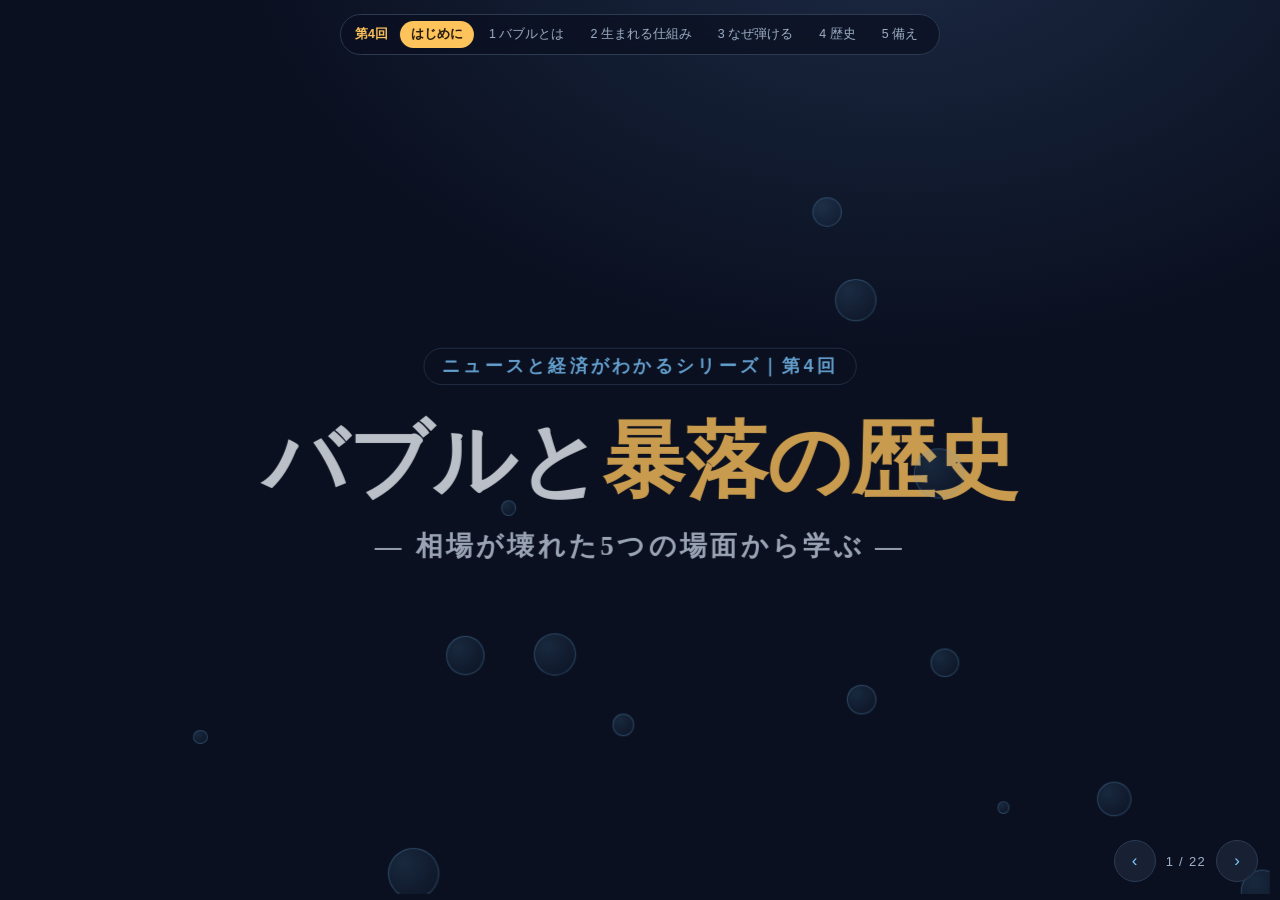
==== index.html @ 81cfa0cd "Publish September 10 seminar review edition, 22 slides" ====
<!doctype html><html lang="ja"><meta charset="utf-8"><meta name="viewport" content="width=device-width,initial-scale=1"><meta http-equiv="refresh" content="0;url=versions/2026-09-10-review-01/"><title>バブルと暴落の歴史｜確認用資料</title><p><a href="versions/2026-09-10-review-01/">9月10日 確認用資料を開く</a></p></html>
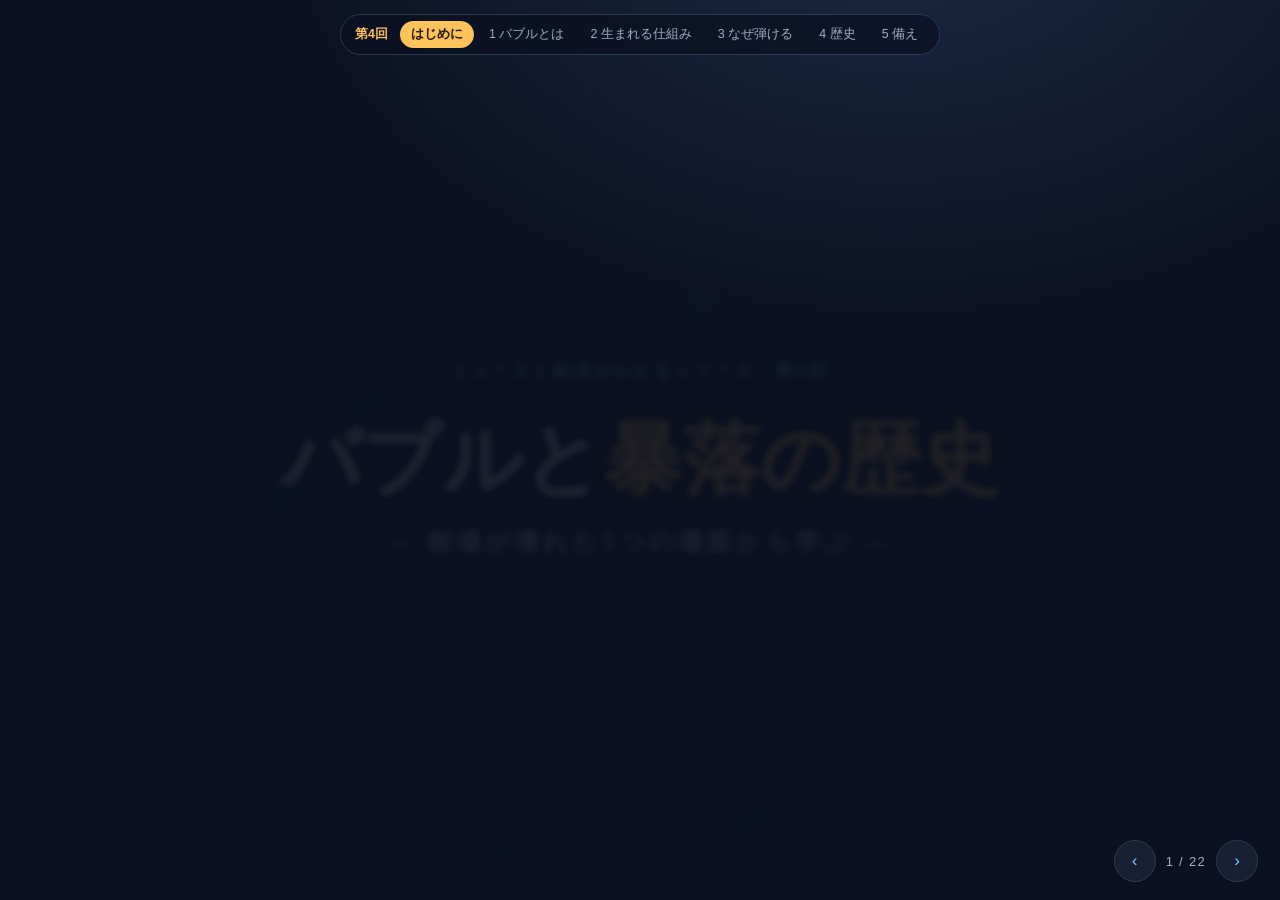
==== commit 15a6bfd1: "Publish seminar review v2 with revised historical scenes" ====
--- a/index.html
+++ b/index.html
@@ -1 +1 @@
-<!doctype html><html lang="ja"><meta charset="utf-8"><meta name="viewport" content="width=device-width,initial-scale=1"><meta http-equiv="refresh" content="0;url=versions/2026-09-10-review-01/"><title>バブルと暴落の歴史｜確認用資料</title><p><a href="versions/2026-09-10-review-01/">9月10日 確認用資料を開く</a></p></html>+<!doctype html><html lang="ja"><meta charset="utf-8"><meta name="viewport" content="width=device-width,initial-scale=1"><meta http-equiv="refresh" content="0;url=versions/2026-09-10-review-02/"><title>バブルと暴落の歴史｜確認用資料</title><p><a href="versions/2026-09-10-review-02/">9月10日 確認用資料を開く</a></p></html>
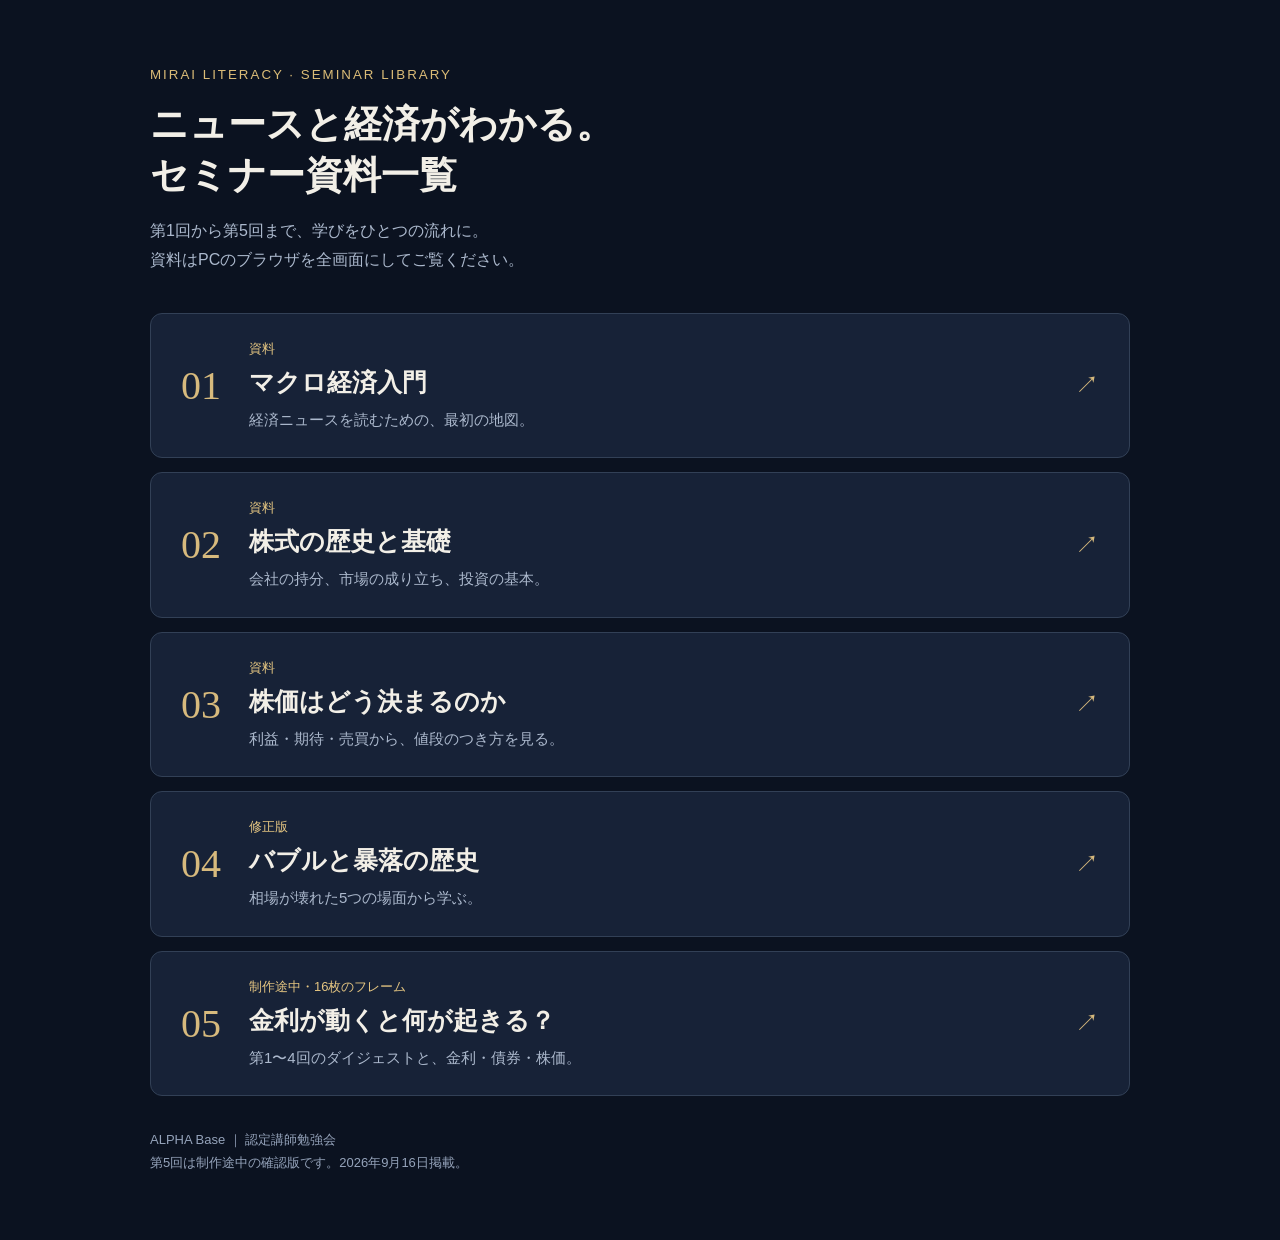
==== commit f063671a: "Publish seminar library and sessions 1-3 and draft session 5" ====
--- a/index.html
+++ b/index.html
@@ -1 +1 @@
-<!doctype html><html lang="ja"><meta charset="utf-8"><meta name="viewport" content="width=device-width,initial-scale=1"><meta http-equiv="refresh" content="0;url=versions/2026-09-10-review-02/"><title>バブルと暴落の歴史｜確認用資料</title><p><a href="versions/2026-09-10-review-02/">9月10日 確認用資料を開く</a></p></html>+<!doctype html><html lang="ja"><head><meta charset="utf-8"><meta name="viewport" content="width=device-width,initial-scale=1"><title>ミライテラシー｜セミナー資料一覧</title><style>*{box-sizing:border-box}body{margin:0;background:#0b1220;color:#f2efe7;font-family:"Hiragino Sans",sans-serif}main{max-width:1040px;margin:auto;padding:65px 30px}header{margin-bottom:38px}header small{color:#dbbc77;letter-spacing:.15em}h1{font-family:"Hiragino Mincho ProN","Yu Mincho",serif;font-size:38px;font-weight:600;margin:16px 0}header p{color:#acb9cd;line-height:1.8}a{display:flex;align-items:center;gap:28px;text-decoration:none;color:inherit;padding:25px 30px;margin:14px 0;background:#172237;border:1px solid #324056;border-radius:12px;transition:background .2s}a:hover,a:focus-visible{background:#23324b;outline:2px solid #c7ad73}a small{color:#e4c581;font-size:13px}h2{font-family:"Hiragino Mincho ProN","Yu Mincho",serif;font-size:25px;margin:8px 0;font-weight:600}a p{color:#acb9cd;font-size:15px;margin:0;line-height:1.7}.number{font-family:Georgia,serif;font-size:40px;color:#d7ba7d}.arrow{margin-left:auto;color:#d7ba7d;font-size:24px}footer{color:#95a3ba;font-size:13px;margin-top:32px;line-height:1.8}@media(max-width:600px){main{padding:30px 18px}h1{font-size:29px}a{padding:22px 17px;gap:16px}h2{font-size:21px}.number{font-size:29px}.arrow{display:none}}</style></head><body><main><header><small>MIRAI LITERACY · SEMINAR LIBRARY</small><h1>ニュースと経済がわかる。<br>セミナー資料一覧</h1><p>第1回から第5回まで、学びをひとつの流れに。<br>資料はPCのブラウザを全画面にしてご覧ください。</p></header><a href="sessions/01/"><span class="number">01</span><div><small>資料</small><h2>マクロ経済入門</h2><p>経済ニュースを読むための、最初の地図。</p></div><span class="arrow">↗</span></a><a href="sessions/02/"><span class="number">02</span><div><small>資料</small><h2>株式の歴史と基礎</h2><p>会社の持分、市場の成り立ち、投資の基本。</p></div><span class="arrow">↗</span></a><a href="sessions/03/"><span class="number">03</span><div><small>資料</small><h2>株価はどう決まるのか</h2><p>利益・期待・売買から、値段のつき方を見る。</p></div><span class="arrow">↗</span></a><a href="versions/2026-09-10-review-02/"><span class="number">04</span><div><small>修正版</small><h2>バブルと暴落の歴史</h2><p>相場が壊れた5つの場面から学ぶ。</p></div><span class="arrow">↗</span></a><a href="sessions/05/"><span class="number">05</span><div><small>制作途中・16枚のフレーム</small><h2>金利が動くと何が起きる？</h2><p>第1〜4回のダイジェストと、金利・債券・株価。</p></div><span class="arrow">↗</span></a><footer>ALPHA Base ｜ 認定講師勉強会<br>第5回は制作途中の確認版です。2026年9月16日掲載。</footer></main></body></html>
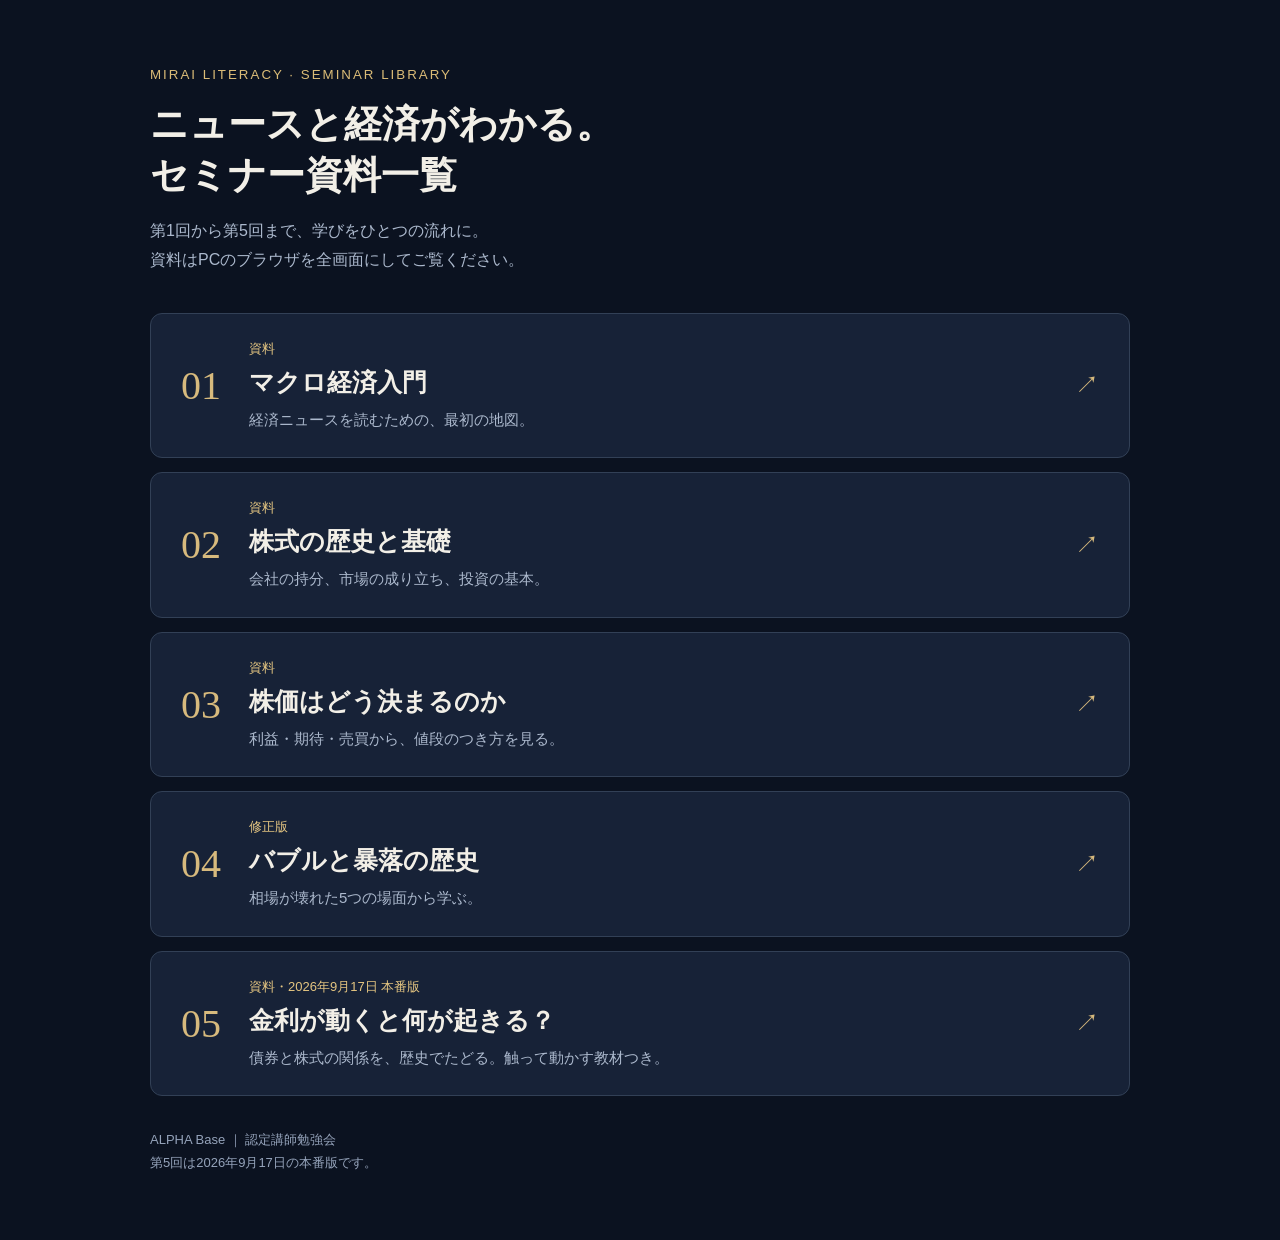
==== commit 5c1dce87: "Mark session five as the September 17 release in the index, README and handoff Co-Authored-By: Claud" ====
--- a/index.html
+++ b/index.html
@@ -1 +1 @@
-<!doctype html><html lang="ja"><head><meta charset="utf-8"><meta name="viewport" content="width=device-width,initial-scale=1"><title>ミライテラシー｜セミナー資料一覧</title><style>*{box-sizing:border-box}body{margin:0;background:#0b1220;color:#f2efe7;font-family:"Hiragino Sans",sans-serif}main{max-width:1040px;margin:auto;padding:65px 30px}header{margin-bottom:38px}header small{color:#dbbc77;letter-spacing:.15em}h1{font-family:"Hiragino Mincho ProN","Yu Mincho",serif;font-size:38px;font-weight:600;margin:16px 0}header p{color:#acb9cd;line-height:1.8}a{display:flex;align-items:center;gap:28px;text-decoration:none;color:inherit;padding:25px 30px;margin:14px 0;background:#172237;border:1px solid #324056;border-radius:12px;transition:background .2s}a:hover,a:focus-visible{background:#23324b;outline:2px solid #c7ad73}a small{color:#e4c581;font-size:13px}h2{font-family:"Hiragino Mincho ProN","Yu Mincho",serif;font-size:25px;margin:8px 0;font-weight:600}a p{color:#acb9cd;font-size:15px;margin:0;line-height:1.7}.number{font-family:Georgia,serif;font-size:40px;color:#d7ba7d}.arrow{margin-left:auto;color:#d7ba7d;font-size:24px}footer{color:#95a3ba;font-size:13px;margin-top:32px;line-height:1.8}@media(max-width:600px){main{padding:30px 18px}h1{font-size:29px}a{padding:22px 17px;gap:16px}h2{font-size:21px}.number{font-size:29px}.arrow{display:none}}</style></head><body><main><header><small>MIRAI LITERACY · SEMINAR LIBRARY</small><h1>ニュースと経済がわかる。<br>セミナー資料一覧</h1><p>第1回から第5回まで、学びをひとつの流れに。<br>資料はPCのブラウザを全画面にしてご覧ください。</p></header><a href="sessions/01/"><span class="number">01</span><div><small>資料</small><h2>マクロ経済入門</h2><p>経済ニュースを読むための、最初の地図。</p></div><span class="arrow">↗</span></a><a href="sessions/02/"><span class="number">02</span><div><small>資料</small><h2>株式の歴史と基礎</h2><p>会社の持分、市場の成り立ち、投資の基本。</p></div><span class="arrow">↗</span></a><a href="sessions/03/"><span class="number">03</span><div><small>資料</small><h2>株価はどう決まるのか</h2><p>利益・期待・売買から、値段のつき方を見る。</p></div><span class="arrow">↗</span></a><a href="versions/2026-09-10-review-02/"><span class="number">04</span><div><small>修正版</small><h2>バブルと暴落の歴史</h2><p>相場が壊れた5つの場面から学ぶ。</p></div><span class="arrow">↗</span></a><a href="sessions/05/"><span class="number">05</span><div><small>制作途中・16枚のフレーム</small><h2>金利が動くと何が起きる？</h2><p>第1〜4回のダイジェストと、金利・債券・株価。</p></div><span class="arrow">↗</span></a><footer>ALPHA Base ｜ 認定講師勉強会<br>第5回は制作途中の確認版です。2026年9月16日掲載。</footer></main></body></html>+<!doctype html><html lang="ja"><head><meta charset="utf-8"><meta name="viewport" content="width=device-width,initial-scale=1"><title>ミライテラシー｜セミナー資料一覧</title><style>*{box-sizing:border-box}body{margin:0;background:#0b1220;color:#f2efe7;font-family:"Hiragino Sans",sans-serif}main{max-width:1040px;margin:auto;padding:65px 30px}header{margin-bottom:38px}header small{color:#dbbc77;letter-spacing:.15em}h1{font-family:"Hiragino Mincho ProN","Yu Mincho",serif;font-size:38px;font-weight:600;margin:16px 0}header p{color:#acb9cd;line-height:1.8}a{display:flex;align-items:center;gap:28px;text-decoration:none;color:inherit;padding:25px 30px;margin:14px 0;background:#172237;border:1px solid #324056;border-radius:12px;transition:background .2s}a:hover,a:focus-visible{background:#23324b;outline:2px solid #c7ad73}a small{color:#e4c581;font-size:13px}h2{font-family:"Hiragino Mincho ProN","Yu Mincho",serif;font-size:25px;margin:8px 0;font-weight:600}a p{color:#acb9cd;font-size:15px;margin:0;line-height:1.7}.number{font-family:Georgia,serif;font-size:40px;color:#d7ba7d}.arrow{margin-left:auto;color:#d7ba7d;font-size:24px}footer{color:#95a3ba;font-size:13px;margin-top:32px;line-height:1.8}@media(max-width:600px){main{padding:30px 18px}h1{font-size:29px}a{padding:22px 17px;gap:16px}h2{font-size:21px}.number{font-size:29px}.arrow{display:none}}</style></head><body><main><header><small>MIRAI LITERACY · SEMINAR LIBRARY</small><h1>ニュースと経済がわかる。<br>セミナー資料一覧</h1><p>第1回から第5回まで、学びをひとつの流れに。<br>資料はPCのブラウザを全画面にしてご覧ください。</p></header><a href="sessions/01/"><span class="number">01</span><div><small>資料</small><h2>マクロ経済入門</h2><p>経済ニュースを読むための、最初の地図。</p></div><span class="arrow">↗</span></a><a href="sessions/02/"><span class="number">02</span><div><small>資料</small><h2>株式の歴史と基礎</h2><p>会社の持分、市場の成り立ち、投資の基本。</p></div><span class="arrow">↗</span></a><a href="sessions/03/"><span class="number">03</span><div><small>資料</small><h2>株価はどう決まるのか</h2><p>利益・期待・売買から、値段のつき方を見る。</p></div><span class="arrow">↗</span></a><a href="versions/2026-09-10-review-02/"><span class="number">04</span><div><small>修正版</small><h2>バブルと暴落の歴史</h2><p>相場が壊れた5つの場面から学ぶ。</p></div><span class="arrow">↗</span></a><a href="sessions/05/"><span class="number">05</span><div><small>資料・2026年9月17日 本番版</small><h2>金利が動くと何が起きる？</h2><p>債券と株式の関係を、歴史でたどる。触って動かす教材つき。</p></div><span class="arrow">↗</span></a><footer>ALPHA Base ｜ 認定講師勉強会<br>第5回は2026年9月17日の本番版です。</footer></main></body></html>
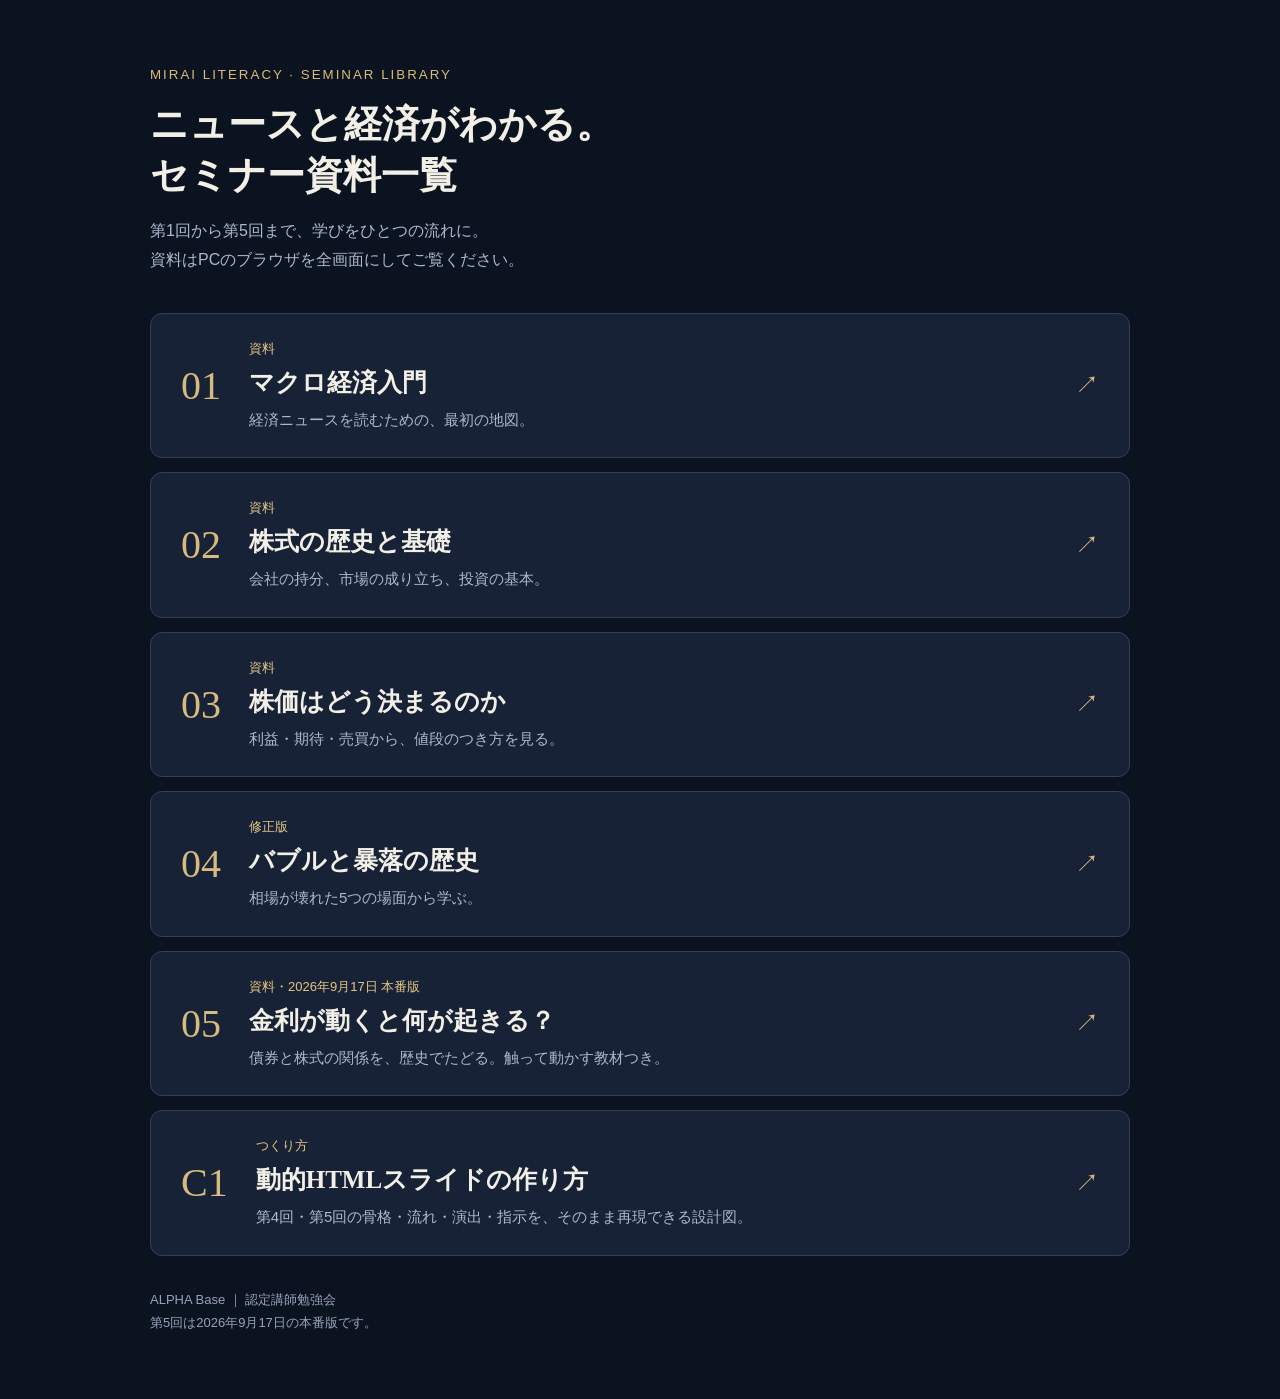
==== commit e564e165: "Add C01: how these dynamic slides are made (32 pages, assets from session five) Co-Authored-By: Clau" ====
--- a/index.html
+++ b/index.html
@@ -1 +1 @@
-<!doctype html><html lang="ja"><head><meta charset="utf-8"><meta name="viewport" content="width=device-width,initial-scale=1"><title>ミライテラシー｜セミナー資料一覧</title><style>*{box-sizing:border-box}body{margin:0;background:#0b1220;color:#f2efe7;font-family:"Hiragino Sans",sans-serif}main{max-width:1040px;margin:auto;padding:65px 30px}header{margin-bottom:38px}header small{color:#dbbc77;letter-spacing:.15em}h1{font-family:"Hiragino Mincho ProN","Yu Mincho",serif;font-size:38px;font-weight:600;margin:16px 0}header p{color:#acb9cd;line-height:1.8}a{display:flex;align-items:center;gap:28px;text-decoration:none;color:inherit;padding:25px 30px;margin:14px 0;background:#172237;border:1px solid #324056;border-radius:12px;transition:background .2s}a:hover,a:focus-visible{background:#23324b;outline:2px solid #c7ad73}a small{color:#e4c581;font-size:13px}h2{font-family:"Hiragino Mincho ProN","Yu Mincho",serif;font-size:25px;margin:8px 0;font-weight:600}a p{color:#acb9cd;font-size:15px;margin:0;line-height:1.7}.number{font-family:Georgia,serif;font-size:40px;color:#d7ba7d}.arrow{margin-left:auto;color:#d7ba7d;font-size:24px}footer{color:#95a3ba;font-size:13px;margin-top:32px;line-height:1.8}@media(max-width:600px){main{padding:30px 18px}h1{font-size:29px}a{padding:22px 17px;gap:16px}h2{font-size:21px}.number{font-size:29px}.arrow{display:none}}</style></head><body><main><header><small>MIRAI LITERACY · SEMINAR LIBRARY</small><h1>ニュースと経済がわかる。<br>セミナー資料一覧</h1><p>第1回から第5回まで、学びをひとつの流れに。<br>資料はPCのブラウザを全画面にしてご覧ください。</p></header><a href="sessions/01/"><span class="number">01</span><div><small>資料</small><h2>マクロ経済入門</h2><p>経済ニュースを読むための、最初の地図。</p></div><span class="arrow">↗</span></a><a href="sessions/02/"><span class="number">02</span><div><small>資料</small><h2>株式の歴史と基礎</h2><p>会社の持分、市場の成り立ち、投資の基本。</p></div><span class="arrow">↗</span></a><a href="sessions/03/"><span class="number">03</span><div><small>資料</small><h2>株価はどう決まるのか</h2><p>利益・期待・売買から、値段のつき方を見る。</p></div><span class="arrow">↗</span></a><a href="versions/2026-09-10-review-02/"><span class="number">04</span><div><small>修正版</small><h2>バブルと暴落の歴史</h2><p>相場が壊れた5つの場面から学ぶ。</p></div><span class="arrow">↗</span></a><a href="sessions/05/"><span class="number">05</span><div><small>資料・2026年9月17日 本番版</small><h2>金利が動くと何が起きる？</h2><p>債券と株式の関係を、歴史でたどる。触って動かす教材つき。</p></div><span class="arrow">↗</span></a><footer>ALPHA Base ｜ 認定講師勉強会<br>第5回は2026年9月17日の本番版です。</footer></main></body></html>+<!doctype html><html lang="ja"><head><meta charset="utf-8"><meta name="viewport" content="width=device-width,initial-scale=1"><title>ミライテラシー｜セミナー資料一覧</title><style>*{box-sizing:border-box}body{margin:0;background:#0b1220;color:#f2efe7;font-family:"Hiragino Sans",sans-serif}main{max-width:1040px;margin:auto;padding:65px 30px}header{margin-bottom:38px}header small{color:#dbbc77;letter-spacing:.15em}h1{font-family:"Hiragino Mincho ProN","Yu Mincho",serif;font-size:38px;font-weight:600;margin:16px 0}header p{color:#acb9cd;line-height:1.8}a{display:flex;align-items:center;gap:28px;text-decoration:none;color:inherit;padding:25px 30px;margin:14px 0;background:#172237;border:1px solid #324056;border-radius:12px;transition:background .2s}a:hover,a:focus-visible{background:#23324b;outline:2px solid #c7ad73}a small{color:#e4c581;font-size:13px}h2{font-family:"Hiragino Mincho ProN","Yu Mincho",serif;font-size:25px;margin:8px 0;font-weight:600}a p{color:#acb9cd;font-size:15px;margin:0;line-height:1.7}.number{font-family:Georgia,serif;font-size:40px;color:#d7ba7d}.arrow{margin-left:auto;color:#d7ba7d;font-size:24px}footer{color:#95a3ba;font-size:13px;margin-top:32px;line-height:1.8}@media(max-width:600px){main{padding:30px 18px}h1{font-size:29px}a{padding:22px 17px;gap:16px}h2{font-size:21px}.number{font-size:29px}.arrow{display:none}}</style></head><body><main><header><small>MIRAI LITERACY · SEMINAR LIBRARY</small><h1>ニュースと経済がわかる。<br>セミナー資料一覧</h1><p>第1回から第5回まで、学びをひとつの流れに。<br>資料はPCのブラウザを全画面にしてご覧ください。</p></header><a href="sessions/01/"><span class="number">01</span><div><small>資料</small><h2>マクロ経済入門</h2><p>経済ニュースを読むための、最初の地図。</p></div><span class="arrow">↗</span></a><a href="sessions/02/"><span class="number">02</span><div><small>資料</small><h2>株式の歴史と基礎</h2><p>会社の持分、市場の成り立ち、投資の基本。</p></div><span class="arrow">↗</span></a><a href="sessions/03/"><span class="number">03</span><div><small>資料</small><h2>株価はどう決まるのか</h2><p>利益・期待・売買から、値段のつき方を見る。</p></div><span class="arrow">↗</span></a><a href="versions/2026-09-10-review-02/"><span class="number">04</span><div><small>修正版</small><h2>バブルと暴落の歴史</h2><p>相場が壊れた5つの場面から学ぶ。</p></div><span class="arrow">↗</span></a><a href="sessions/05/"><span class="number">05</span><div><small>資料・2026年9月17日 本番版</small><h2>金利が動くと何が起きる？</h2><p>債券と株式の関係を、歴史でたどる。触って動かす教材つき。</p></div><span class="arrow">↗</span></a><a href="craft/slide-making/"><span class="number">C1</span><div><small>つくり方</small><h2>動的HTMLスライドの作り方</h2><p>第4回・第5回の骨格・流れ・演出・指示を、そのまま再現できる設計図。</p></div><span class="arrow">↗</span></a><footer>ALPHA Base ｜ 認定講師勉強会<br>第5回は2026年9月17日の本番版です。</footer></main></body></html>
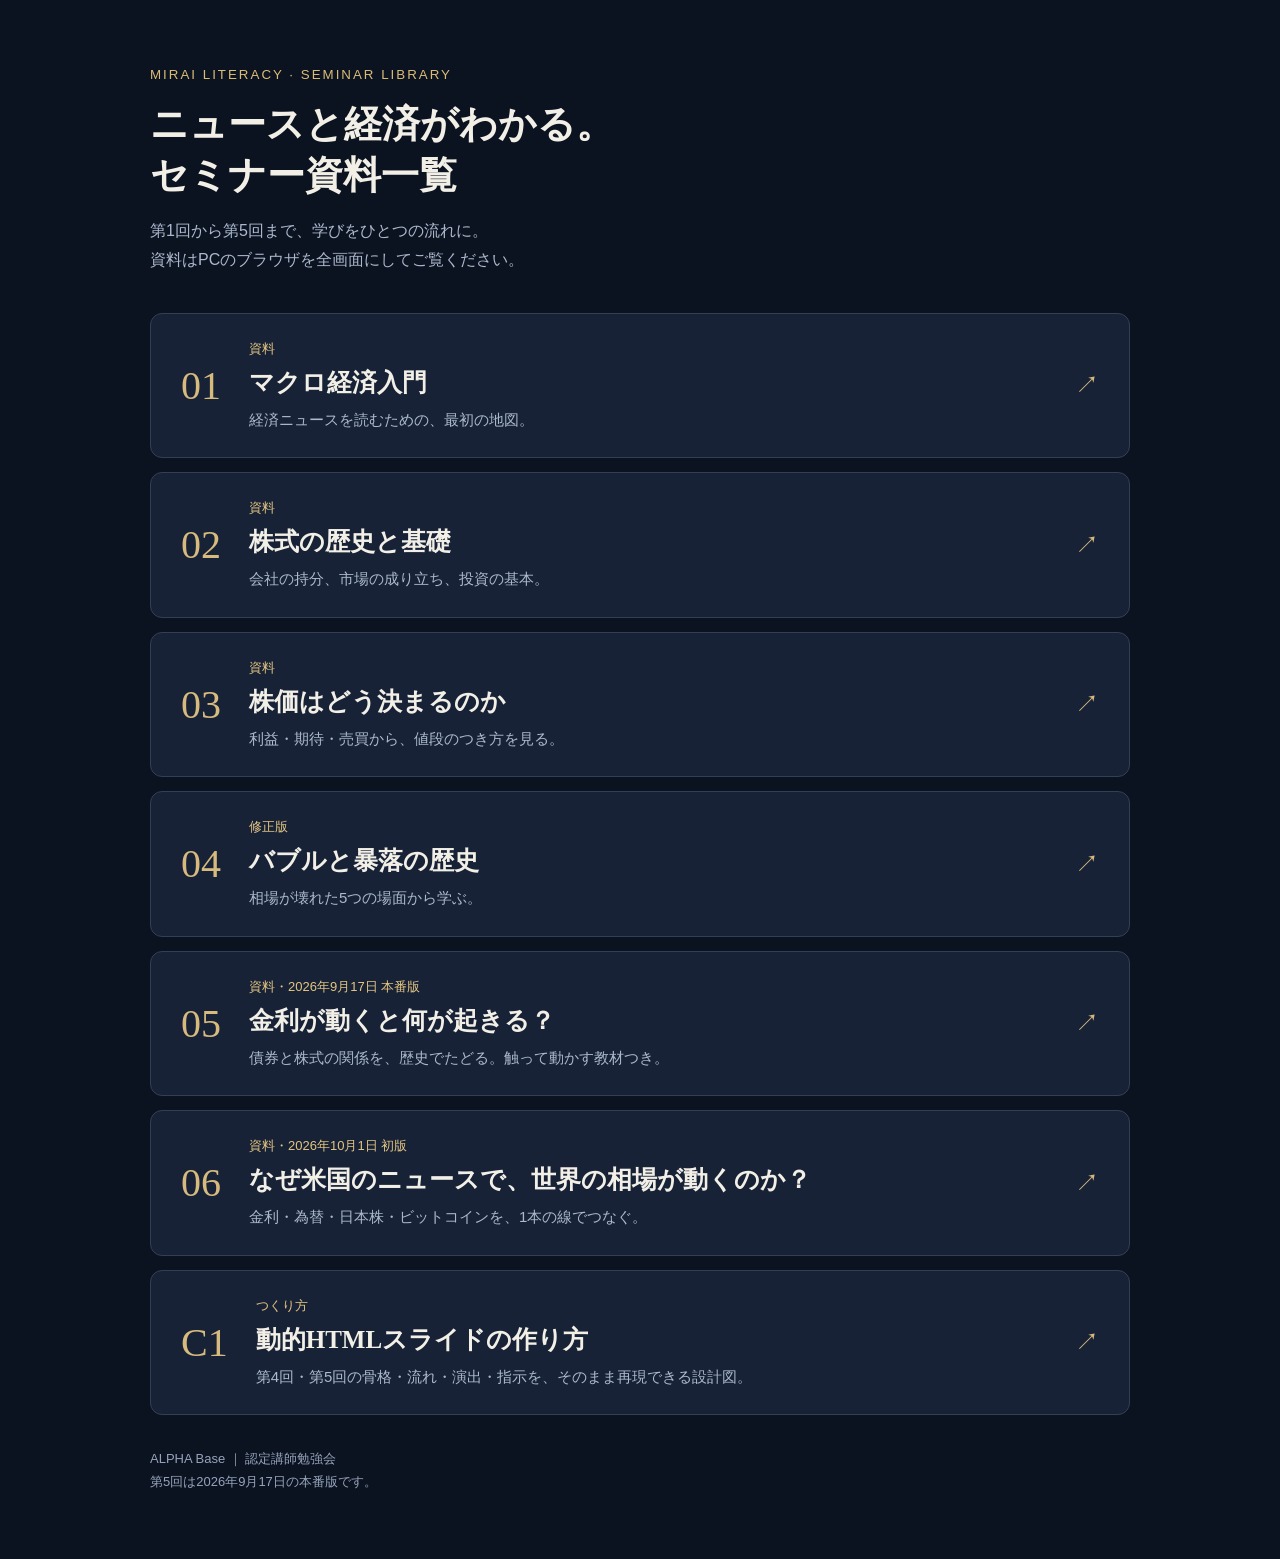
==== commit f6c91458: "第6回（10/1）初版: なぜ米国のニュースで、世界の相場が動くのか？ - 22枚。第4回・第5回の型（説明→問い→答え→決めの一枚）を踏襲 - 右矢印だけで段階表示。つながりの地図（線が伸びる）、金" ====
--- a/index.html
+++ b/index.html
@@ -1 +1 @@
-<!doctype html><html lang="ja"><head><meta charset="utf-8"><meta name="viewport" content="width=device-width,initial-scale=1"><title>ミライテラシー｜セミナー資料一覧</title><style>*{box-sizing:border-box}body{margin:0;background:#0b1220;color:#f2efe7;font-family:"Hiragino Sans",sans-serif}main{max-width:1040px;margin:auto;padding:65px 30px}header{margin-bottom:38px}header small{color:#dbbc77;letter-spacing:.15em}h1{font-family:"Hiragino Mincho ProN","Yu Mincho",serif;font-size:38px;font-weight:600;margin:16px 0}header p{color:#acb9cd;line-height:1.8}a{display:flex;align-items:center;gap:28px;text-decoration:none;color:inherit;padding:25px 30px;margin:14px 0;background:#172237;border:1px solid #324056;border-radius:12px;transition:background .2s}a:hover,a:focus-visible{background:#23324b;outline:2px solid #c7ad73}a small{color:#e4c581;font-size:13px}h2{font-family:"Hiragino Mincho ProN","Yu Mincho",serif;font-size:25px;margin:8px 0;font-weight:600}a p{color:#acb9cd;font-size:15px;margin:0;line-height:1.7}.number{font-family:Georgia,serif;font-size:40px;color:#d7ba7d}.arrow{margin-left:auto;color:#d7ba7d;font-size:24px}footer{color:#95a3ba;font-size:13px;margin-top:32px;line-height:1.8}@media(max-width:600px){main{padding:30px 18px}h1{font-size:29px}a{padding:22px 17px;gap:16px}h2{font-size:21px}.number{font-size:29px}.arrow{display:none}}</style></head><body><main><header><small>MIRAI LITERACY · SEMINAR LIBRARY</small><h1>ニュースと経済がわかる。<br>セミナー資料一覧</h1><p>第1回から第5回まで、学びをひとつの流れに。<br>資料はPCのブラウザを全画面にしてご覧ください。</p></header><a href="sessions/01/"><span class="number">01</span><div><small>資料</small><h2>マクロ経済入門</h2><p>経済ニュースを読むための、最初の地図。</p></div><span class="arrow">↗</span></a><a href="sessions/02/"><span class="number">02</span><div><small>資料</small><h2>株式の歴史と基礎</h2><p>会社の持分、市場の成り立ち、投資の基本。</p></div><span class="arrow">↗</span></a><a href="sessions/03/"><span class="number">03</span><div><small>資料</small><h2>株価はどう決まるのか</h2><p>利益・期待・売買から、値段のつき方を見る。</p></div><span class="arrow">↗</span></a><a href="versions/2026-09-10-review-02/"><span class="number">04</span><div><small>修正版</small><h2>バブルと暴落の歴史</h2><p>相場が壊れた5つの場面から学ぶ。</p></div><span class="arrow">↗</span></a><a href="sessions/05/"><span class="number">05</span><div><small>資料・2026年9月17日 本番版</small><h2>金利が動くと何が起きる？</h2><p>債券と株式の関係を、歴史でたどる。触って動かす教材つき。</p></div><span class="arrow">↗</span></a><a href="craft/slide-making/"><span class="number">C1</span><div><small>つくり方</small><h2>動的HTMLスライドの作り方</h2><p>第4回・第5回の骨格・流れ・演出・指示を、そのまま再現できる設計図。</p></div><span class="arrow">↗</span></a><footer>ALPHA Base ｜ 認定講師勉強会<br>第5回は2026年9月17日の本番版です。</footer></main></body></html>+<!doctype html><html lang="ja"><head><meta charset="utf-8"><meta name="viewport" content="width=device-width,initial-scale=1"><title>ミライテラシー｜セミナー資料一覧</title><style>*{box-sizing:border-box}body{margin:0;background:#0b1220;color:#f2efe7;font-family:"Hiragino Sans",sans-serif}main{max-width:1040px;margin:auto;padding:65px 30px}header{margin-bottom:38px}header small{color:#dbbc77;letter-spacing:.15em}h1{font-family:"Hiragino Mincho ProN","Yu Mincho",serif;font-size:38px;font-weight:600;margin:16px 0}header p{color:#acb9cd;line-height:1.8}a{display:flex;align-items:center;gap:28px;text-decoration:none;color:inherit;padding:25px 30px;margin:14px 0;background:#172237;border:1px solid #324056;border-radius:12px;transition:background .2s}a:hover,a:focus-visible{background:#23324b;outline:2px solid #c7ad73}a small{color:#e4c581;font-size:13px}h2{font-family:"Hiragino Mincho ProN","Yu Mincho",serif;font-size:25px;margin:8px 0;font-weight:600}a p{color:#acb9cd;font-size:15px;margin:0;line-height:1.7}.number{font-family:Georgia,serif;font-size:40px;color:#d7ba7d}.arrow{margin-left:auto;color:#d7ba7d;font-size:24px}footer{color:#95a3ba;font-size:13px;margin-top:32px;line-height:1.8}@media(max-width:600px){main{padding:30px 18px}h1{font-size:29px}a{padding:22px 17px;gap:16px}h2{font-size:21px}.number{font-size:29px}.arrow{display:none}}</style></head><body><main><header><small>MIRAI LITERACY · SEMINAR LIBRARY</small><h1>ニュースと経済がわかる。<br>セミナー資料一覧</h1><p>第1回から第5回まで、学びをひとつの流れに。<br>資料はPCのブラウザを全画面にしてご覧ください。</p></header><a href="sessions/01/"><span class="number">01</span><div><small>資料</small><h2>マクロ経済入門</h2><p>経済ニュースを読むための、最初の地図。</p></div><span class="arrow">↗</span></a><a href="sessions/02/"><span class="number">02</span><div><small>資料</small><h2>株式の歴史と基礎</h2><p>会社の持分、市場の成り立ち、投資の基本。</p></div><span class="arrow">↗</span></a><a href="sessions/03/"><span class="number">03</span><div><small>資料</small><h2>株価はどう決まるのか</h2><p>利益・期待・売買から、値段のつき方を見る。</p></div><span class="arrow">↗</span></a><a href="versions/2026-09-10-review-02/"><span class="number">04</span><div><small>修正版</small><h2>バブルと暴落の歴史</h2><p>相場が壊れた5つの場面から学ぶ。</p></div><span class="arrow">↗</span></a><a href="sessions/05/"><span class="number">05</span><div><small>資料・2026年9月17日 本番版</small><h2>金利が動くと何が起きる？</h2><p>債券と株式の関係を、歴史でたどる。触って動かす教材つき。</p></div><span class="arrow">↗</span></a><a href="sessions/06/"><span class="number">06</span><div><small>資料・2026年10月1日 初版</small><h2>なぜ米国のニュースで、世界の相場が動くのか？</h2><p>金利・為替・日本株・ビットコインを、1本の線でつなぐ。</p></div><span class="arrow">↗</span></a><a href="craft/slide-making/"><span class="number">C1</span><div><small>つくり方</small><h2>動的HTMLスライドの作り方</h2><p>第4回・第5回の骨格・流れ・演出・指示を、そのまま再現できる設計図。</p></div><span class="arrow">↗</span></a><footer>ALPHA Base ｜ 認定講師勉強会<br>第5回は2026年9月17日の本番版です。</footer></main></body></html>
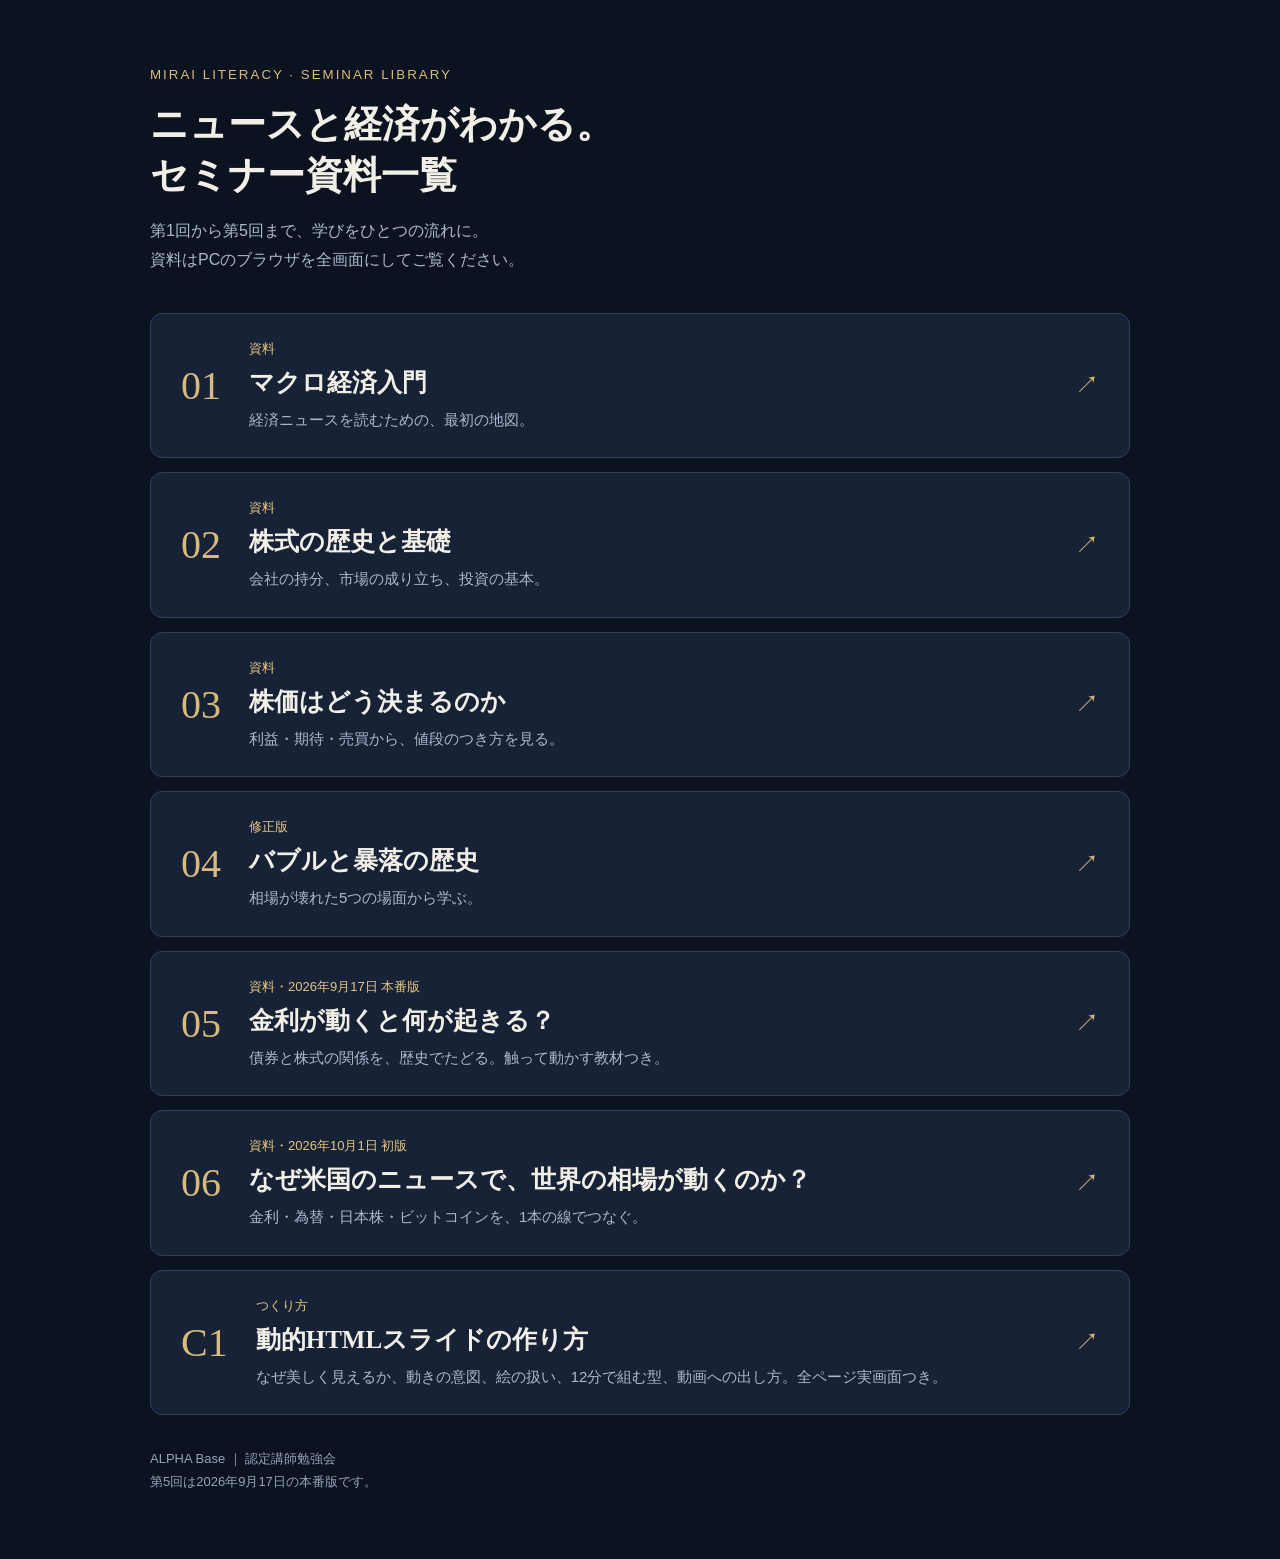
==== commit 4e612ae4: "C01 v2: 作り方マニュアルを「この品質の理由」から組み直す（35枚） - 章立て: なぜ美しい（色4つ・書体2つ・段・改行・舞台）／動きの意図（1.25秒・問い→答え→一枚・出す順番・光の線・決" ====
--- a/index.html
+++ b/index.html
@@ -1 +1 @@
-<!doctype html><html lang="ja"><head><meta charset="utf-8"><meta name="viewport" content="width=device-width,initial-scale=1"><title>ミライテラシー｜セミナー資料一覧</title><style>*{box-sizing:border-box}body{margin:0;background:#0b1220;color:#f2efe7;font-family:"Hiragino Sans",sans-serif}main{max-width:1040px;margin:auto;padding:65px 30px}header{margin-bottom:38px}header small{color:#dbbc77;letter-spacing:.15em}h1{font-family:"Hiragino Mincho ProN","Yu Mincho",serif;font-size:38px;font-weight:600;margin:16px 0}header p{color:#acb9cd;line-height:1.8}a{display:flex;align-items:center;gap:28px;text-decoration:none;color:inherit;padding:25px 30px;margin:14px 0;background:#172237;border:1px solid #324056;border-radius:12px;transition:background .2s}a:hover,a:focus-visible{background:#23324b;outline:2px solid #c7ad73}a small{color:#e4c581;font-size:13px}h2{font-family:"Hiragino Mincho ProN","Yu Mincho",serif;font-size:25px;margin:8px 0;font-weight:600}a p{color:#acb9cd;font-size:15px;margin:0;line-height:1.7}.number{font-family:Georgia,serif;font-size:40px;color:#d7ba7d}.arrow{margin-left:auto;color:#d7ba7d;font-size:24px}footer{color:#95a3ba;font-size:13px;margin-top:32px;line-height:1.8}@media(max-width:600px){main{padding:30px 18px}h1{font-size:29px}a{padding:22px 17px;gap:16px}h2{font-size:21px}.number{font-size:29px}.arrow{display:none}}</style></head><body><main><header><small>MIRAI LITERACY · SEMINAR LIBRARY</small><h1>ニュースと経済がわかる。<br>セミナー資料一覧</h1><p>第1回から第5回まで、学びをひとつの流れに。<br>資料はPCのブラウザを全画面にしてご覧ください。</p></header><a href="sessions/01/"><span class="number">01</span><div><small>資料</small><h2>マクロ経済入門</h2><p>経済ニュースを読むための、最初の地図。</p></div><span class="arrow">↗</span></a><a href="sessions/02/"><span class="number">02</span><div><small>資料</small><h2>株式の歴史と基礎</h2><p>会社の持分、市場の成り立ち、投資の基本。</p></div><span class="arrow">↗</span></a><a href="sessions/03/"><span class="number">03</span><div><small>資料</small><h2>株価はどう決まるのか</h2><p>利益・期待・売買から、値段のつき方を見る。</p></div><span class="arrow">↗</span></a><a href="versions/2026-09-10-review-02/"><span class="number">04</span><div><small>修正版</small><h2>バブルと暴落の歴史</h2><p>相場が壊れた5つの場面から学ぶ。</p></div><span class="arrow">↗</span></a><a href="sessions/05/"><span class="number">05</span><div><small>資料・2026年9月17日 本番版</small><h2>金利が動くと何が起きる？</h2><p>債券と株式の関係を、歴史でたどる。触って動かす教材つき。</p></div><span class="arrow">↗</span></a><a href="sessions/06/"><span class="number">06</span><div><small>資料・2026年10月1日 初版</small><h2>なぜ米国のニュースで、世界の相場が動くのか？</h2><p>金利・為替・日本株・ビットコインを、1本の線でつなぐ。</p></div><span class="arrow">↗</span></a><a href="craft/slide-making/"><span class="number">C1</span><div><small>つくり方</small><h2>動的HTMLスライドの作り方</h2><p>第4回・第5回の骨格・流れ・演出・指示を、そのまま再現できる設計図。</p></div><span class="arrow">↗</span></a><footer>ALPHA Base ｜ 認定講師勉強会<br>第5回は2026年9月17日の本番版です。</footer></main></body></html>+<!doctype html><html lang="ja"><head><meta charset="utf-8"><meta name="viewport" content="width=device-width,initial-scale=1"><title>ミライテラシー｜セミナー資料一覧</title><style>*{box-sizing:border-box}body{margin:0;background:#0b1220;color:#f2efe7;font-family:"Hiragino Sans",sans-serif}main{max-width:1040px;margin:auto;padding:65px 30px}header{margin-bottom:38px}header small{color:#dbbc77;letter-spacing:.15em}h1{font-family:"Hiragino Mincho ProN","Yu Mincho",serif;font-size:38px;font-weight:600;margin:16px 0}header p{color:#acb9cd;line-height:1.8}a{display:flex;align-items:center;gap:28px;text-decoration:none;color:inherit;padding:25px 30px;margin:14px 0;background:#172237;border:1px solid #324056;border-radius:12px;transition:background .2s}a:hover,a:focus-visible{background:#23324b;outline:2px solid #c7ad73}a small{color:#e4c581;font-size:13px}h2{font-family:"Hiragino Mincho ProN","Yu Mincho",serif;font-size:25px;margin:8px 0;font-weight:600}a p{color:#acb9cd;font-size:15px;margin:0;line-height:1.7}.number{font-family:Georgia,serif;font-size:40px;color:#d7ba7d}.arrow{margin-left:auto;color:#d7ba7d;font-size:24px}footer{color:#95a3ba;font-size:13px;margin-top:32px;line-height:1.8}@media(max-width:600px){main{padding:30px 18px}h1{font-size:29px}a{padding:22px 17px;gap:16px}h2{font-size:21px}.number{font-size:29px}.arrow{display:none}}</style></head><body><main><header><small>MIRAI LITERACY · SEMINAR LIBRARY</small><h1>ニュースと経済がわかる。<br>セミナー資料一覧</h1><p>第1回から第5回まで、学びをひとつの流れに。<br>資料はPCのブラウザを全画面にしてご覧ください。</p></header><a href="sessions/01/"><span class="number">01</span><div><small>資料</small><h2>マクロ経済入門</h2><p>経済ニュースを読むための、最初の地図。</p></div><span class="arrow">↗</span></a><a href="sessions/02/"><span class="number">02</span><div><small>資料</small><h2>株式の歴史と基礎</h2><p>会社の持分、市場の成り立ち、投資の基本。</p></div><span class="arrow">↗</span></a><a href="sessions/03/"><span class="number">03</span><div><small>資料</small><h2>株価はどう決まるのか</h2><p>利益・期待・売買から、値段のつき方を見る。</p></div><span class="arrow">↗</span></a><a href="versions/2026-09-10-review-02/"><span class="number">04</span><div><small>修正版</small><h2>バブルと暴落の歴史</h2><p>相場が壊れた5つの場面から学ぶ。</p></div><span class="arrow">↗</span></a><a href="sessions/05/"><span class="number">05</span><div><small>資料・2026年9月17日 本番版</small><h2>金利が動くと何が起きる？</h2><p>債券と株式の関係を、歴史でたどる。触って動かす教材つき。</p></div><span class="arrow">↗</span></a><a href="sessions/06/"><span class="number">06</span><div><small>資料・2026年10月1日 初版</small><h2>なぜ米国のニュースで、世界の相場が動くのか？</h2><p>金利・為替・日本株・ビットコインを、1本の線でつなぐ。</p></div><span class="arrow">↗</span></a><a href="craft/slide-making/"><span class="number">C1</span><div><small>つくり方</small><h2>動的HTMLスライドの作り方</h2><p>なぜ美しく見えるか、動きの意図、絵の扱い、12分で組む型、動画への出し方。全ページ実画面つき。</p></div><span class="arrow">↗</span></a><footer>ALPHA Base ｜ 認定講師勉強会<br>第5回は2026年9月17日の本番版です。</footer></main></body></html>
